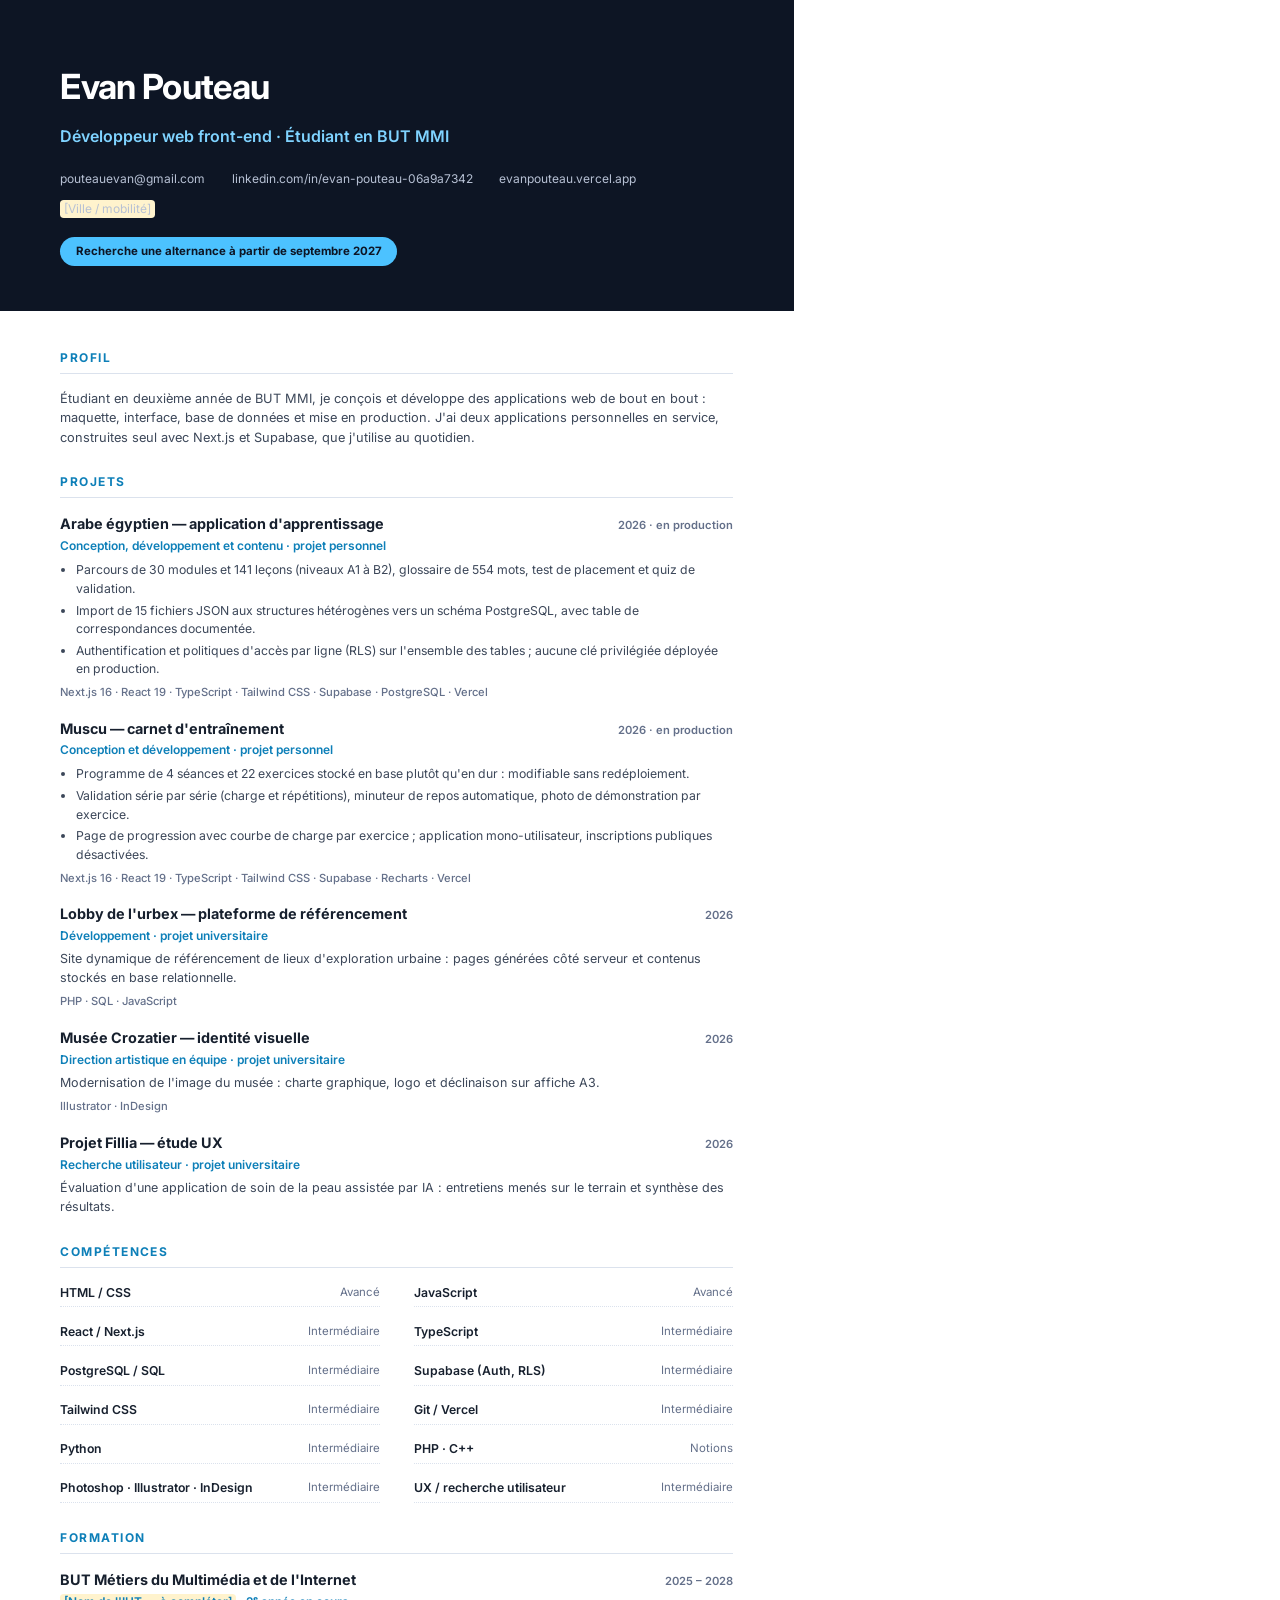
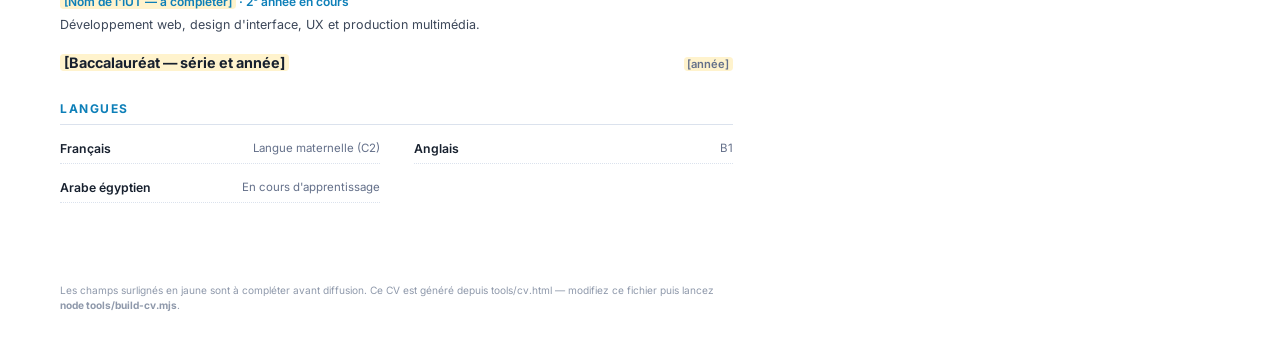
==== tools/cv.html @ 645a5ee7 "Contact : nouvelle adresse et lien GitHub, comme sur le CV E-mail pouteauevan@gmail.com partout (fen" ====
<!doctype html>
<html lang="fr">
<head>
<meta charset="utf-8">
<title>CV — Evan Pouteau</title>
<link href="https://fonts.googleapis.com/css2?family=Inter:wght@400;500;600;700&display=swap" rel="stylesheet">
<style>
  @page { size: A4; margin: 0; }
  * { box-sizing: border-box; margin: 0; }
  body { font-family: Inter, system-ui, sans-serif; color: #17202e; font-size: 10.2pt; line-height: 1.5;
         width: 210mm; min-height: 297mm; }

  header { background: #0d1524; color: #fff; padding: 16mm 16mm 12mm; }
  header h1 { font-size: 26pt; letter-spacing: -.02em; font-weight: 700; }
  header .role { font-size: 12pt; color: #7fd3ff; font-weight: 600; margin-top: 3mm; }
  header .meta { margin-top: 6mm; display: flex; flex-wrap: wrap; gap: 3mm 7mm; font-size: 9pt; color: #b7c1d4; }
  header .meta a { color: #b7c1d4; text-decoration: none; }
  .avail { display: inline-block; margin-top: 5mm; font-size: 8.6pt; font-weight: 700;
           color: #0d1524; background: #4cc2ff; padding: 1.6mm 4mm; border-radius: 99px; }

  main { padding: 10mm 16mm 14mm; }
  section { margin-bottom: 7mm; break-inside: avoid; }
  h2 { font-size: 9pt; text-transform: uppercase; letter-spacing: .12em; color: #0d7fb8;
       border-bottom: .4mm solid #dbe2ed; padding-bottom: 1.6mm; margin-bottom: 4mm; font-weight: 700; }

  .item { margin-bottom: 4.5mm; break-inside: avoid; }
  .item .top { display: flex; justify-content: space-between; align-items: baseline; gap: 5mm; }
  .item h3 { font-size: 10.8pt; font-weight: 700; }
  .item .when { font-size: 8.4pt; color: #64708a; white-space: nowrap; font-weight: 600; }
  .item .sub { font-size: 9pt; color: #0d7fb8; font-weight: 600; margin-top: .6mm; }
  .item p { font-size: 9.4pt; color: #3c4759; margin-top: 1.4mm; }
  .item ul { margin: 1.6mm 0 0 4mm; padding: 0; font-size: 9.2pt; color: #3c4759; }
  .item li { margin-bottom: .9mm; }
  .stack { font-size: 8.4pt; color: #64708a; margin-top: 1.4mm; font-weight: 500; }

  .cols { display: grid; grid-template-columns: 1fr 1fr; gap: 4mm 9mm; }
  .skill { font-size: 9.2pt; display: flex; justify-content: space-between; gap: 4mm;
           border-bottom: .3mm dotted #dbe2ed; padding-bottom: 1.2mm; }
  .skill b { font-weight: 600; }
  .skill span { color: #64708a; font-size: 8.6pt; white-space: nowrap; }
  .todo { background: #fff3cd; padding: 0 1mm; border-radius: 1mm; }
  footer { padding: 0 16mm 10mm; font-size: 7.6pt; color: #8f99ab; }
</style>
</head>
<body>

<header>
  <h1>Evan Pouteau</h1>
  <div class="role">Développeur web front-end · Étudiant en BUT MMI</div>
  <div class="meta">
    <span>pouteauevan@gmail.com</span>
    <span>linkedin.com/in/evan-pouteau-06a9a7342</span>
    <span>evanpouteau.vercel.app</span>
    <span class="todo">[Ville / mobilité]</span>
  </div>
  <div class="avail">Recherche une alternance à partir de septembre 2027</div>
</header>

<main>

<section>
  <h2>Profil</h2>
  <p style="font-size:9.6pt;color:#3c4759">Étudiant en deuxième année de BUT MMI, je conçois et développe des applications web de bout en bout&nbsp;: maquette, interface, base de données et mise en production. J'ai deux applications personnelles en service, construites seul avec Next.js et Supabase, que j'utilise au quotidien.</p>
</section>

<section>
  <h2>Projets</h2>

  <div class="item">
    <div class="top"><h3>Arabe égyptien — application d'apprentissage</h3><span class="when">2026 · en production</span></div>
    <div class="sub">Conception, développement et contenu · projet personnel</div>
    <ul>
      <li>Parcours de 30 modules et 141 leçons (niveaux A1 à B2), glossaire de 554 mots, test de placement et quiz de validation.</li>
      <li>Import de 15 fichiers JSON aux structures hétérogènes vers un schéma PostgreSQL, avec table de correspondances documentée.</li>
      <li>Authentification et politiques d'accès par ligne (RLS) sur l'ensemble des tables ; aucune clé privilégiée déployée en production.</li>
    </ul>
    <div class="stack">Next.js 16 · React 19 · TypeScript · Tailwind CSS · Supabase · PostgreSQL · Vercel</div>
  </div>

  <div class="item">
    <div class="top"><h3>Muscu — carnet d'entraînement</h3><span class="when">2026 · en production</span></div>
    <div class="sub">Conception et développement · projet personnel</div>
    <ul>
      <li>Programme de 4 séances et 22 exercices stocké en base plutôt qu'en dur : modifiable sans redéploiement.</li>
      <li>Validation série par série (charge et répétitions), minuteur de repos automatique, photo de démonstration par exercice.</li>
      <li>Page de progression avec courbe de charge par exercice ; application mono-utilisateur, inscriptions publiques désactivées.</li>
    </ul>
    <div class="stack">Next.js 16 · React 19 · TypeScript · Tailwind CSS · Supabase · Recharts · Vercel</div>
  </div>

  <div class="item">
    <div class="top"><h3>Lobby de l'urbex — plateforme de référencement</h3><span class="when">2026</span></div>
    <div class="sub">Développement · projet universitaire</div>
    <p>Site dynamique de référencement de lieux d'exploration urbaine : pages générées côté serveur et contenus stockés en base relationnelle.</p>
    <div class="stack">PHP · SQL · JavaScript</div>
  </div>

  <div class="item">
    <div class="top"><h3>Musée Crozatier — identité visuelle</h3><span class="when">2026</span></div>
    <div class="sub">Direction artistique en équipe · projet universitaire</div>
    <p>Modernisation de l'image du musée : charte graphique, logo et déclinaison sur affiche A3.</p>
    <div class="stack">Illustrator · InDesign</div>
  </div>

  <div class="item">
    <div class="top"><h3>Projet Fillia — étude UX</h3><span class="when">2026</span></div>
    <div class="sub">Recherche utilisateur · projet universitaire</div>
    <p>Évaluation d'une application de soin de la peau assistée par IA : entretiens menés sur le terrain et synthèse des résultats.</p>
  </div>
</section>

<section>
  <h2>Compétences</h2>
  <div class="cols">
    <div class="skill"><b>HTML / CSS</b><span>Avancé</span></div>
    <div class="skill"><b>JavaScript</b><span>Avancé</span></div>
    <div class="skill"><b>React / Next.js</b><span>Intermédiaire</span></div>
    <div class="skill"><b>TypeScript</b><span>Intermédiaire</span></div>
    <div class="skill"><b>PostgreSQL / SQL</b><span>Intermédiaire</span></div>
    <div class="skill"><b>Supabase (Auth, RLS)</b><span>Intermédiaire</span></div>
    <div class="skill"><b>Tailwind CSS</b><span>Intermédiaire</span></div>
    <div class="skill"><b>Git / Vercel</b><span>Intermédiaire</span></div>
    <div class="skill"><b>Python</b><span>Intermédiaire</span></div>
    <div class="skill"><b>PHP · C++</b><span>Notions</span></div>
    <div class="skill"><b>Photoshop · Illustrator · InDesign</b><span>Intermédiaire</span></div>
    <div class="skill"><b>UX / recherche utilisateur</b><span>Intermédiaire</span></div>
  </div>
</section>

<section>
  <h2>Formation</h2>
  <div class="item">
    <div class="top"><h3>BUT Métiers du Multimédia et de l'Internet</h3><span class="when">2025 – 2028</span></div>
    <div class="sub"><span class="todo">[Nom de l'IUT — à compléter]</span> · 2ᵉ année en cours</div>
    <p>Développement web, design d'interface, UX et production multimédia.</p>
  </div>
  <div class="item">
    <div class="top"><h3><span class="todo">[Baccalauréat — série et année]</span></h3><span class="when"><span class="todo">[année]</span></span></div>
  </div>
</section>

<section>
  <h2>Langues</h2>
  <div class="cols">
    <div class="skill"><b>Français</b><span>Langue maternelle (C2)</span></div>
    <div class="skill"><b>Anglais</b><span>B1</span></div>
    <div class="skill"><b>Arabe égyptien</b><span>En cours d'apprentissage</span></div>
  </div>
</section>

</main>

<footer>Les champs surlignés en jaune sont à compléter avant diffusion. Ce CV est généré depuis tools/cv.html — modifiez ce fichier puis lancez <b>node tools/build-cv.mjs</b>.</footer>

</body>
</html>
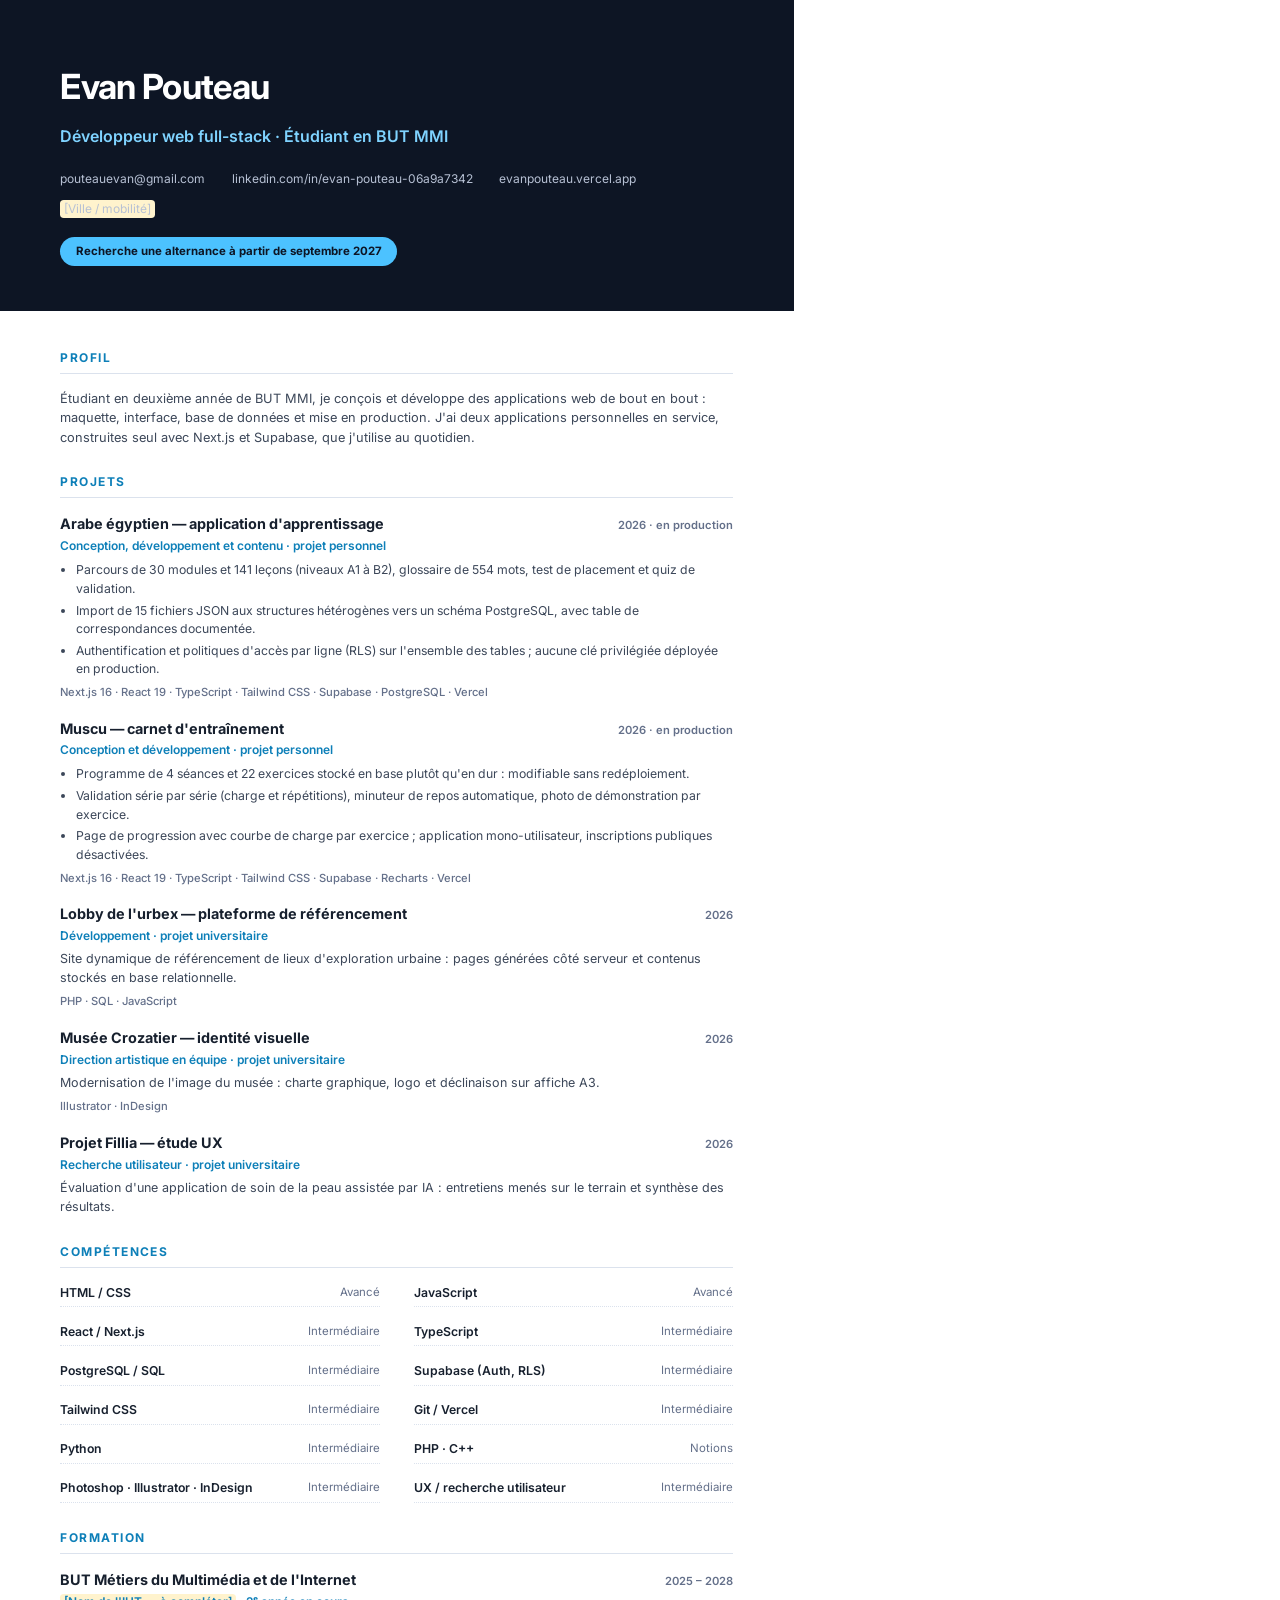
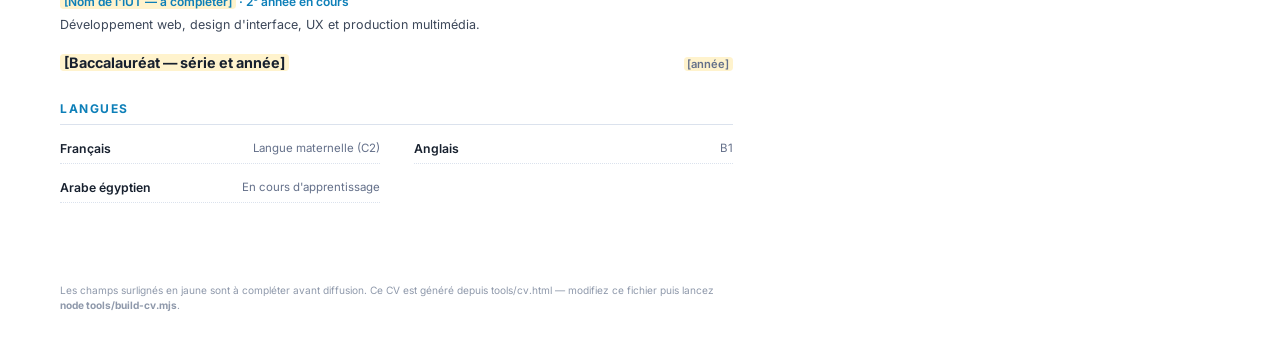
==== commit 3dd8248f: "Titre : développeur web full-stack Aligné sur le CV et le post LinkedIn (FR et EN, plus le modèle de" ====
--- a/tools/cv.html
+++ b/tools/cv.html
@@ -46,7 +46,7 @@
 
 <header>
   <h1>Evan Pouteau</h1>
-  <div class="role">Développeur web front-end · Étudiant en BUT MMI</div>
+  <div class="role">Développeur web full-stack · Étudiant en BUT MMI</div>
   <div class="meta">
     <span>pouteauevan@gmail.com</span>
     <span>linkedin.com/in/evan-pouteau-06a9a7342</span>
